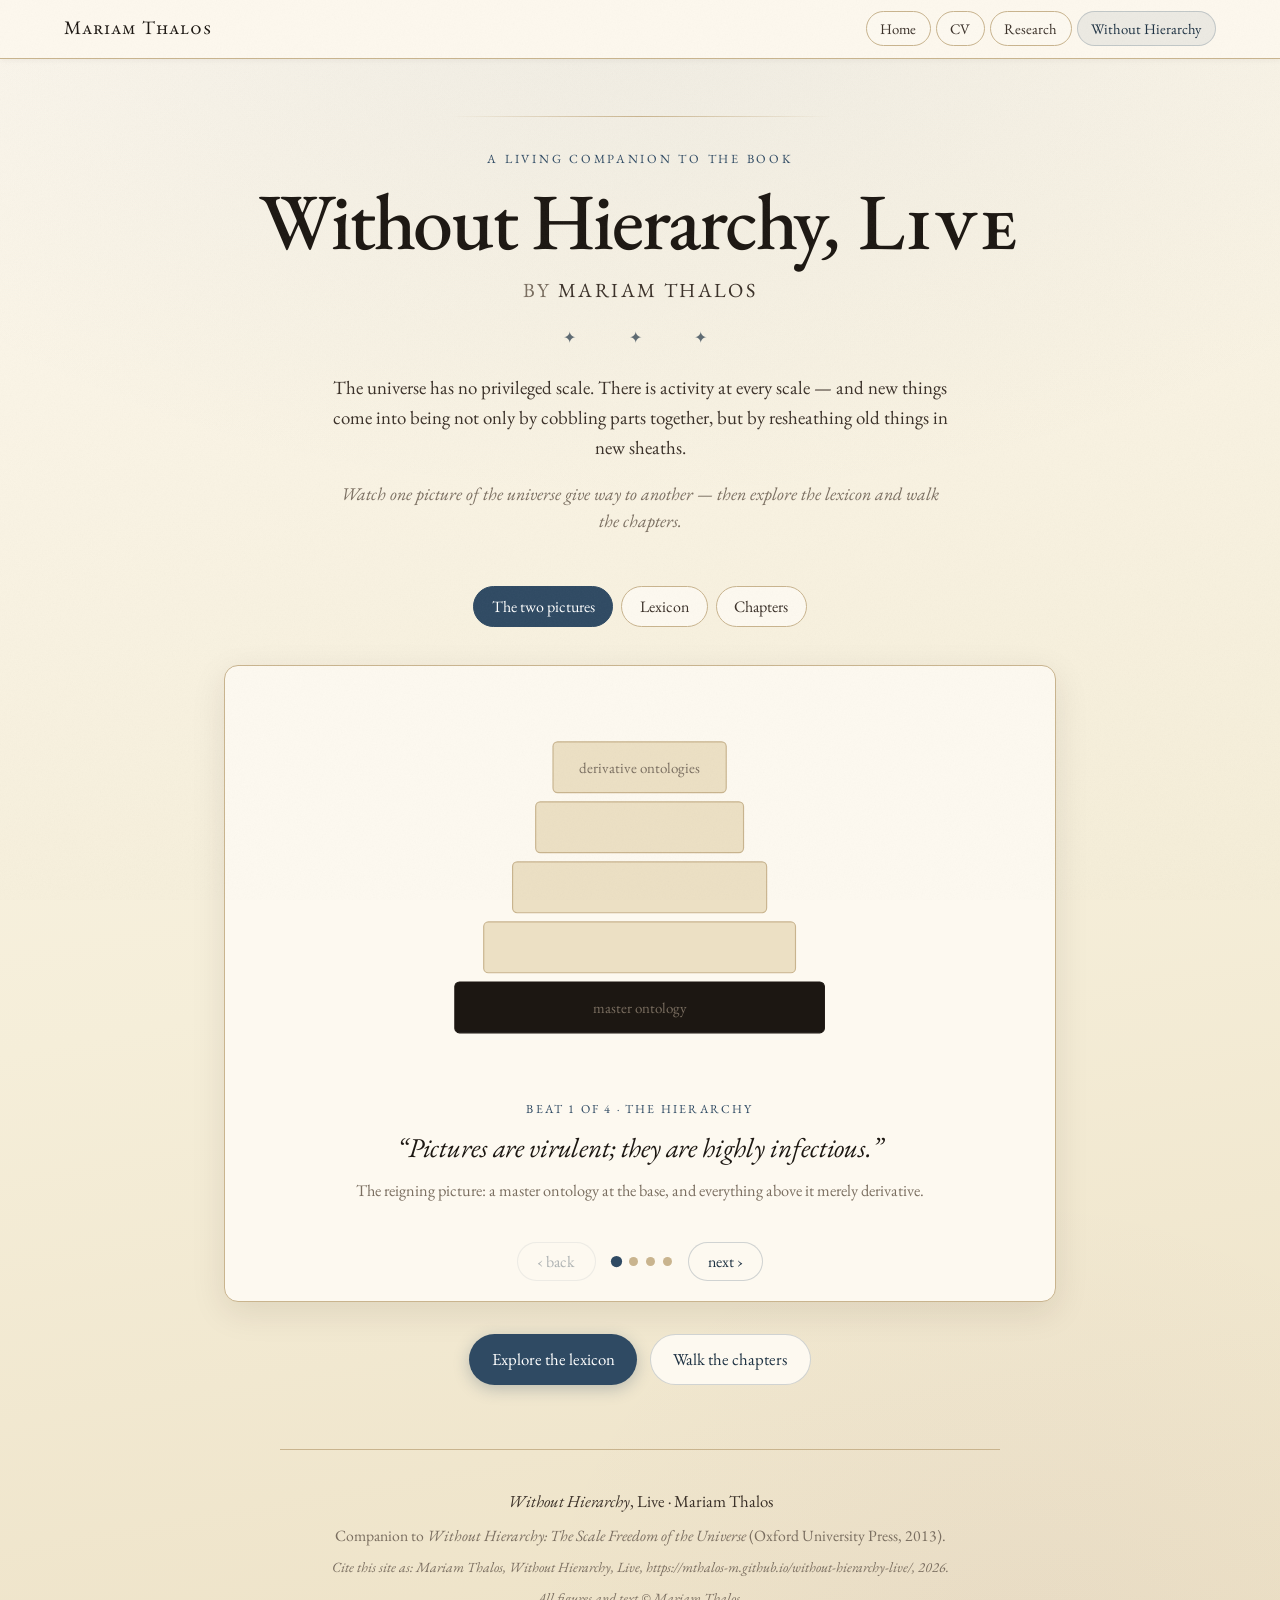
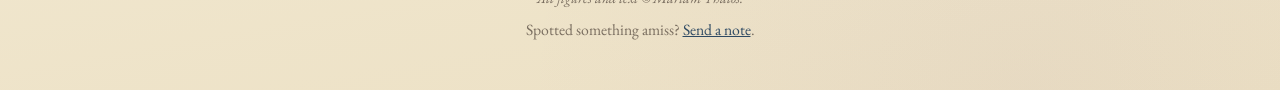
==== index.html @ d32e73ad "Initial site: Without Hierarchy, Live Companion site to Without Hierarchy: The Scale Freedom of the " ====
<!DOCTYPE html>
<html lang="en">
<head>
    <meta charset="UTF-8">
    <meta name="viewport" content="width=device-width, initial-scale=1.0">
    <title>Without Hierarchy, Live — companion to the book by Mariam Thalos</title>
    <meta name="description" content="A living companion to Without Hierarchy: The Scale Freedom of the Universe by Mariam Thalos. Watch the reductionist hierarchy dissolve into scale freedom, explore the book's lexicon, and walk its chapters.">

    <!-- ===== Social / Open Graph cards ===== -->
    <meta property="og:type" content="website">
    <meta property="og:site_name" content="Without Hierarchy, Live">
    <meta property="og:title" content="Without Hierarchy, Live">
    <meta property="og:url" content="https://mthalos-m.github.io/without-hierarchy-live/">
    <meta property="og:description" content="A living companion to Without Hierarchy: The Scale Freedom of the Universe by Mariam Thalos — watch one picture of the universe give way to another.">
    <meta name="twitter:card" content="summary_large_image">
    <meta name="twitter:title" content="Without Hierarchy, Live">
    <meta name="twitter:description" content="A living companion to Without Hierarchy by Mariam Thalos — watch one picture of the universe give way to another.">

    <link rel="preconnect" href="https://fonts.googleapis.com">
    <link rel="preconnect" href="https://fonts.gstatic.com" crossorigin>
    <link href="https://fonts.googleapis.com/css2?family=EB+Garamond:ital,wght@0,400;0,500;0,600;1,400;1,500&display=swap" rel="stylesheet">
    <link rel="stylesheet" href="style.css">
</head>

<body>

<!-- paper grain texture -->
<svg aria-hidden="true" focusable="false" style="position:fixed;inset:0;width:100%;height:100%;z-index:9998;pointer-events:none;opacity:0.035">
    <filter id="grain">
        <feTurbulence type="fractalNoise" baseFrequency="0.68" numOctaves="4" stitchTiles="stitch"/>
        <feColorMatrix type="saturate" values="0"/>
    </filter>
    <rect width="100%" height="100%" filter="url(#grain)"/>
</svg>

<a class="skip-link" href="#two-pictures">Skip to the animation</a>

<!-- ===== SITE MASTHEAD (presents as a page of mariamthalos.com) ===== -->
<div class="site-masthead">
    <div class="masthead-inner">
        <a class="masthead-brand" href="https://sites.google.com/site/mariamthalos/home">Mariam Thalos</a>
        <nav class="masthead-nav" aria-label="Main site">
            <a href="https://sites.google.com/site/mariamthalos/home">Home</a>
            <a href="https://sites.google.com/site/mariamthalos/mariams-cv">CV</a>
            <a href="https://sites.google.com/site/mariamthalos/published-papers">Research</a>
            <a class="active" href="index.html" aria-current="page">Without Hierarchy</a>
        </nav>
    </div>
</div>

<!-- ===== HEADER ===== -->
<header class="site-header">
    <p class="header-eyebrow">A living companion to the book</p>

    <h1 class="site-title"><em>Without Hierarchy</em>, <span class="live">Live</span></h1>

    <p class="site-author">by <span>Mariam Thalos</span></p>

    <p class="header-ornament">✦ &ensp; ✦ &ensp; ✦</p>

    <p class="header-credo">
        The universe has no privileged scale. There is activity at every scale — and new things
        come into being not only by cobbling parts together, but by resheathing old things in new sheaths.
    </p>

    <p class="site-tagline">
        Watch one picture of the universe give way to another — then explore the lexicon and walk the chapters.
    </p>
</header>

<!-- ===== SECTION NAV ===== -->
<nav class="section-nav" aria-label="Sections">
    <a class="active" href="index.html" aria-current="page">The two pictures</a>
    <a href="lexicon.html">Lexicon</a>
    <a href="chapters.html">Chapters</a>
</nav>

<!-- ===== TWO PICTURES — the hero essay ===== -->
<main id="two-pictures" class="two-pictures" data-step="0" aria-label="The two pictures of the universe">
    <div class="tp-stage">
        <svg class="tp-figure" viewBox="0 0 680 340" role="img" aria-labelledby="tp-title tp-desc">
            <title id="tp-title">From hierarchy to scale freedom</title>
            <desc id="tp-desc">A stack of nested levels with a master ontology at its base transforms into a scatter of overlapping ovals, each pulsing with activity, and finally one oval is gathered into a sheath.</desc>

            <ellipse class="u-sheath" cx="318" cy="158" rx="162" ry="98"></ellipse>

            <g class="tp-unit" data-id="0">
                <rect class="u-rect u-rect-mid" x="-75" y="-22" width="150" height="44" rx="4"></rect>
                <text class="u-label u-label-deriv tp-figtext" x="0" y="5" text-anchor="middle" font-size="13">derivative ontologies</text>
                <ellipse class="u-oval" cx="0" cy="0" rx="64" ry="42" opacity="0"></ellipse>
                <circle class="u-pulse" cx="0" cy="0" r="6"></circle>
            </g>
            <g class="tp-unit" data-id="1">
                <rect class="u-rect u-rect-mid" x="-90" y="-22" width="180" height="44" rx="4"></rect>
                <ellipse class="u-oval" cx="0" cy="0" rx="64" ry="42" opacity="0"></ellipse>
                <circle class="u-pulse" cx="0" cy="0" r="6"></circle>
            </g>
            <g class="tp-unit" data-id="2">
                <rect class="u-rect u-rect-mid" x="-110" y="-22" width="220" height="44" rx="4"></rect>
                <ellipse class="u-oval" cx="0" cy="0" rx="64" ry="42" opacity="0"></ellipse>
                <circle class="u-pulse" cx="0" cy="0" r="6"></circle>
            </g>
            <g class="tp-unit" data-id="3">
                <rect class="u-rect u-rect-mid" x="-135" y="-22" width="270" height="44" rx="4"></rect>
                <ellipse class="u-oval" cx="0" cy="0" rx="64" ry="42" opacity="0"></ellipse>
                <circle class="u-pulse" cx="0" cy="0" r="6"></circle>
            </g>
            <g class="tp-unit" data-id="4">
                <rect class="u-rect u-rect-master" x="-160" y="-22" width="320" height="44" rx="4"></rect>
                <text class="u-label u-label-master tp-figtext" x="0" y="5" text-anchor="middle" font-size="13">master ontology</text>
                <ellipse class="u-oval" cx="0" cy="0" rx="64" ry="42" opacity="0"></ellipse>
                <circle class="u-pulse" cx="0" cy="0" r="6"></circle>
            </g>
        </svg>

        <div class="tp-caption">
            <p class="tp-beat" id="tp-beat">beat 1 of 4 · the hierarchy</p>
            <p class="tp-quote" id="tp-quote"></p>
            <p class="tp-gloss" id="tp-gloss"></p>
        </div>

        <div class="tp-controls">
            <button class="tp-btn" id="tp-prev" aria-label="Previous beat">‹ back</button>
            <div class="tp-dots" id="tp-dots" role="tablist" aria-label="Beats"></div>
            <button class="tp-btn" id="tp-next" aria-label="Next beat">next ›</button>
        </div>
    </div>

    <div class="tp-handoff">
        <a href="lexicon.html">Explore the lexicon</a>
        <a class="secondary" href="chapters.html">Walk the chapters</a>
    </div>
</main>

<!-- ===== FOOTER ===== -->
<footer class="site-footer">
    <p><em>Without Hierarchy</em>, Live · Mariam Thalos</p>
    <p>Companion to <em>Without Hierarchy: The Scale Freedom of the Universe</em> (Oxford University Press, 2013).</p>
    <p class="footer-citation">Cite this site as: Mariam Thalos, <em>Without Hierarchy</em>, Live, https://mthalos-m.github.io/without-hierarchy-live/, 2026.</p>
    <p class="footer-citation">All figures and text © Mariam Thalos.</p>
    <p>Spotted something amiss? <a href="mailto:m.thalos@gmail.com?subject=Without%20Hierarchy%20Live">Send a note</a>.</p>
</footer>

<script src="hero.js"></script>
</body>
</html>
---- style.css ----
/* ============================================================
   Without Hierarchy, Live — shared stylesheet
   Companion to Reasoning in the Wild Live; same parchment/Garamond
   family, distinct slate-blue accent (cosmos / scale).
   ============================================================ */

/* ---------- design tokens ---------- */
:root {
    --paper:        #f5eed9;
    --paper-deep:   #ece0c4;
    --paper-light:  #fdf8ee;
    --ink:          #1c1712;
    --ink-soft:     #3a3028;
    --muted:        #7a6e60;
    --rule:         #c9b48e;
    --rule-light:   #e2d4b8;
    --card:         #fdf9f0;
    --card-hover:   #fffcf4;
    --shadow-sm:    rgba(50, 32, 12, 0.10);
    --shadow-md:    rgba(50, 32, 12, 0.18);
    --shadow-lg:    rgba(50, 32, 12, 0.28);

    /* accent palette — deep slate blue */
    --accent:       #2f4a63;
    --accent-mid:   #3c5d7a;
    --accent-dark:  #1e3243;
    --accent-bg:    rgba(47, 74, 99, 0.08);
    --accent-border:rgba(47, 74, 99, 0.22);

    /* part stripe colours */
    --p1: #2f4a63;   /* slate */
    --p2: #5a6b2a;   /* sage */
    --p3: #7a5010;   /* ochre */

    /* type */
    --font-body: "EB Garamond", Garamond, Georgia, "Times New Roman", serif;
    --font-ui:   "EB Garamond", Garamond, Georgia, serif;

    /* layout */
    --max-w: 1200px;
    --reading-w: 720px;
    --gutter: 1.5rem;
}

/* ---------- reset ---------- */
*, *::before, *::after { box-sizing: border-box; }
body, h1, h2, h3, p, figure, figcaption { margin: 0; }
img { display: block; max-width: 100%; }
a { color: inherit; }
button { font-family: var(--font-body); cursor: pointer; }

/* ---------- base ---------- */
body {
    font-family: var(--font-body);
    font-size: 1.05rem;
    line-height: 1.6;
    color: var(--ink);
    background-color: var(--paper);
    background-image:
        radial-gradient(ellipse 120% 50% at 50% 0%,   rgba(47,74,99,0.06) 0%, transparent 60%),
        radial-gradient(ellipse 80%  60% at 80% 100%, rgba(90,42,112,0.04) 0%, transparent 50%),
        linear-gradient(170deg, var(--paper-light) 0%, var(--paper) 55%, var(--paper-deep) 100%);
    min-height: 100vh;
}

/* ---------- skip link ---------- */
.skip-link {
    position: absolute;
    top: -3rem;
    left: 1rem;
    padding: 0.4rem 0.8rem;
    background: var(--accent);
    color: #fff;
    border-radius: 4px;
    font-size: 0.9rem;
    text-decoration: none;
    z-index: 9999;
    transition: top 150ms;
}
.skip-link:focus { top: 0.5rem; }

/* ============================================================
   SITE MASTHEAD — presents the site as a page of mariamthalos.com
   ============================================================ */
.site-masthead {
    width: 100%;
    background: var(--paper-light);
    border-bottom: 1px solid var(--rule);
    box-shadow: 0 1px 6px rgba(50, 32, 12, 0.06);
}
.masthead-inner {
    max-width: var(--max-w);
    margin: 0 auto;
    display: flex;
    align-items: center;
    justify-content: space-between;
    gap: 0.6rem 1.5rem;
    flex-wrap: wrap;
    padding: 0.7rem var(--gutter);
}
.masthead-brand {
    font-size: 1.2rem;
    font-variant: small-caps;
    letter-spacing: 0.05em;
    color: var(--ink);
    text-decoration: none;
    white-space: nowrap;
}
.masthead-brand:hover { color: var(--accent-dark); }
.masthead-nav {
    display: flex;
    flex-wrap: wrap;
    align-items: center;
    gap: 0.2rem 0.3rem;
}
.masthead-nav a {
    font-size: 0.92rem;
    color: var(--ink-soft);
    text-decoration: none;
    padding: 0.3rem 0.85rem;
    border: 1px solid var(--rule);
    border-radius: 999px;
    background: var(--card);
    white-space: nowrap;
    transition: background 150ms, color 150ms, border-color 150ms;
}
.masthead-nav a:hover {
    background: var(--accent-bg);
    color: var(--accent-dark);
    border-color: var(--accent);
}
.masthead-nav a.active {
    color: var(--accent-dark);
    background: var(--accent-bg);
    border-color: var(--accent-border);
}

/* ============================================================
   HEADER / HERO TEXT
   ============================================================ */
.site-header {
    max-width: var(--max-w);
    margin: 0 auto;
    padding: 3.6rem var(--gutter) 1.6rem;
    text-align: center;
    position: relative;
}
.site-header::before {
    content: "";
    display: block;
    width: min(380px, 70%);
    height: 1px;
    background: linear-gradient(90deg, transparent, var(--rule), transparent);
    margin: 0 auto 2rem;
}
.header-eyebrow {
    font-size: 0.78rem;
    letter-spacing: 0.22em;
    text-transform: uppercase;
    color: var(--accent);
    margin-bottom: 0.9rem;
}
.site-title {
    font-size: clamp(2.6rem, 6.5vw, 5rem);
    font-weight: 500;
    line-height: 0.95;
    letter-spacing: -0.03em;
    font-style: italic;
}
.site-title em { font-style: normal; }
.site-title .live {
    font-style: normal;
    font-variant: small-caps;
    letter-spacing: 0.02em;
}
.site-author {
    margin-top: 0.9rem;
    font-size: clamp(1rem, 2.2vw, 1.25rem);
    letter-spacing: 0.12em;
    text-transform: uppercase;
    font-variant: small-caps;
    color: var(--muted);
}
.site-author span { color: var(--ink-soft); font-variant: small-caps; }
.header-ornament {
    margin: 1.2rem auto 0;
    color: var(--accent-dark);
    font-size: 1rem;
    letter-spacing: 0.6rem;
    opacity: 0.7;
}
.header-credo {
    max-width: 640px;
    margin: 1.4rem auto 0;
    font-size: 1.18rem;
    color: var(--ink-soft);
    line-height: 1.6;
}
.site-tagline {
    max-width: 600px;
    margin: 1.1rem auto 0;
    font-size: 1.12rem;
    font-style: italic;
    color: var(--muted);
    line-height: 1.5;
}

/* ============================================================
   SECTION NAV (Home / Lexicon / Chapters)
   ============================================================ */
.section-nav {
    display: flex;
    justify-content: center;
    flex-wrap: wrap;
    gap: 0.4rem 0.5rem;
    max-width: var(--max-w);
    margin: 1.6rem auto 0;
    padding: 0 var(--gutter);
}
.section-nav a {
    font-size: 1rem;
    color: var(--ink-soft);
    text-decoration: none;
    padding: 0.4rem 1.1rem;
    border: 1px solid var(--rule);
    border-radius: 999px;
    background: var(--card);
    transition: background 150ms, color 150ms, border-color 150ms;
}
.section-nav a:hover {
    background: var(--accent-bg);
    color: var(--accent-dark);
    border-color: var(--accent);
}
.section-nav a.active {
    color: #fff;
    background: var(--accent);
    border-color: var(--accent);
}

/* ============================================================
   TWO PICTURES — the hero essay
   ============================================================ */
.two-pictures {
    max-width: 880px;
    margin: 2.4rem auto 0;
    padding: 0 var(--gutter);
}
.tp-stage {
    background: var(--card);
    border: 1px solid var(--rule);
    border-radius: 14px;
    box-shadow: 0 10px 34px var(--shadow-sm);
    padding: 1.6rem 1.4rem 1.2rem;
}
.tp-figure { width: 100%; height: auto; display: block; }

.tp-caption {
    text-align: center;
    max-width: 620px;
    margin: 1rem auto 0;
    min-height: 7.5rem;
}
.tp-beat {
    font-size: 0.76rem;
    letter-spacing: 0.18em;
    text-transform: uppercase;
    color: var(--accent);
    margin-bottom: 0.6rem;
}
.tp-quote {
    font-size: clamp(1.25rem, 2.6vw, 1.7rem);
    line-height: 1.4;
    color: var(--ink);
    font-style: italic;
}
.tp-gloss {
    margin-top: 0.7rem;
    font-size: 1.02rem;
    color: var(--muted);
    line-height: 1.55;
}

/* controls */
.tp-controls {
    display: flex;
    align-items: center;
    justify-content: center;
    gap: 1rem;
    margin-top: 1.4rem;
}
.tp-btn {
    display: inline-flex;
    align-items: center;
    gap: 0.4rem;
    padding: 0.5rem 1.2rem;
    font-size: 1rem;
    font-family: var(--font-ui);
    color: var(--accent-dark);
    background: var(--card);
    border: 1px solid var(--accent-border);
    border-radius: 999px;
    transition: background 150ms, border-color 150ms, opacity 150ms;
}
.tp-btn:hover:not(:disabled) { background: var(--accent-bg); border-color: var(--accent); }
.tp-btn:disabled { opacity: 0.35; cursor: default; }
.tp-dots { display: flex; gap: 0.5rem; }
.tp-dot {
    width: 9px; height: 9px;
    border-radius: 50%;
    background: var(--rule);
    border: none; padding: 0;
    transition: background 200ms, transform 200ms;
}
.tp-dot.active { background: var(--accent); transform: scale(1.25); }

/* SVG element styling, driven by data-step on .two-pictures */
.tp-unit { transition: transform 900ms cubic-bezier(.4,0,.2,1), opacity 600ms; }
.tp-unit .u-rect, .tp-unit .u-label { transition: opacity 500ms; }
.tp-unit .u-oval { transition: opacity 700ms; }
.u-rect-mid { fill: var(--paper-deep); stroke: var(--rule); stroke-width: 1; }
.u-rect-master { fill: var(--ink); stroke: var(--ink); }
.u-label-deriv { fill: var(--ink-soft); }
.u-label-master { fill: var(--paper-light); }
.u-oval { fill: var(--accent); fill-opacity: 0.16; stroke: var(--accent); stroke-width: 1.5; }
.u-pulse { fill: var(--accent); transform-box: fill-box; transform-origin: center; opacity: 0; }
.u-sheath { fill: none; stroke: var(--accent); stroke-width: 2; stroke-dasharray: 7 6; opacity: 0; transition: opacity 700ms; }
.tp-figtext { fill: var(--muted); font-family: var(--font-ui); }

@keyframes tp-pulse { 0%,100% { opacity: 0.3; } 50% { opacity: 0.85; } }
.two-pictures[data-step="2"] .u-pulse,
.two-pictures[data-step="3"] .u-pulse { animation: tp-pulse 2.4s ease-in-out infinite; }

@media (prefers-reduced-motion: reduce) {
    .tp-unit, .tp-unit .u-rect, .tp-unit .u-oval, .u-sheath { transition: none; }
    .two-pictures[data-step] .u-pulse { animation: none; opacity: 0.7; }
}

/* hand-off links under the essay */
.tp-handoff {
    display: flex;
    justify-content: center;
    flex-wrap: wrap;
    gap: 0.8rem;
    margin: 2rem auto 0;
}
.tp-handoff a {
    display: inline-flex;
    align-items: center;
    gap: 0.45rem;
    padding: 0.7rem 1.4rem;
    text-decoration: none;
    font-size: 1.05rem;
    color: #fff;
    background: var(--accent);
    border-radius: 999px;
    box-shadow: 0 4px 16px rgba(47,74,99,0.28);
    transition: background 150ms, transform 120ms;
}
.tp-handoff a.secondary {
    color: var(--accent-dark);
    background: var(--card);
    border: 1px solid var(--accent-border);
    box-shadow: none;
}
.tp-handoff a:hover { transform: translateY(-1px); background: var(--accent-mid); }
.tp-handoff a.secondary:hover { background: var(--accent-bg); }

/* ============================================================
   READING SECTIONS (lexicon, chapters)
   ============================================================ */
.page-intro {
    max-width: var(--reading-w);
    margin: 2rem auto 0;
    padding: 0 var(--gutter);
    text-align: center;
}
.page-intro h2 {
    font-size: clamp(1.8rem, 4vw, 2.6rem);
    font-weight: 500;
    letter-spacing: -0.02em;
}
.page-intro p {
    margin-top: 0.9rem;
    font-size: 1.12rem;
    color: var(--ink-soft);
    font-style: italic;
}

/* lexicon grid */
.lexicon-grid {
    max-width: var(--max-w);
    margin: 2.4rem auto 0;
    padding: 0 var(--gutter);
    display: grid;
    grid-template-columns: repeat(auto-fill, minmax(300px, 1fr));
    gap: 1.2rem;
}
.term-card {
    background: var(--card);
    border: 1px solid var(--rule);
    border-left: 4px solid var(--accent);
    border-radius: 10px;
    padding: 1.2rem 1.3rem;
    box-shadow: 0 6px 20px var(--shadow-sm);
    transition: transform 150ms, box-shadow 150ms;
}
.term-card:hover { transform: translateY(-2px); box-shadow: 0 10px 28px var(--shadow-md); }
.term-name {
    font-size: 1.4rem;
    font-weight: 500;
    color: var(--accent-dark);
}
.term-gloss { margin-top: 0.3rem; color: var(--ink-soft); }
.term-quote {
    margin-top: 0.9rem;
    padding-left: 0.9rem;
    border-left: 2px solid var(--rule);
    font-style: italic;
    color: var(--ink);
    line-height: 1.5;
}
.term-source {
    margin-top: 0.8rem;
    font-size: 0.92rem;
    color: var(--muted);
}
.term-source a { color: var(--accent); text-decoration: none; }
.term-source a:hover { text-decoration: underline; }

/* chapters */
.chapters-wrap {
    max-width: var(--reading-w);
    margin: 2.4rem auto 0;
    padding: 0 var(--gutter);
}
.part-block { margin-top: 2.4rem; }
.part-block:first-child { margin-top: 0; }
.part-label {
    font-size: 0.8rem;
    letter-spacing: 0.16em;
    text-transform: uppercase;
    color: var(--accent);
    border-bottom: 1px solid var(--rule);
    padding-bottom: 0.5rem;
    margin-bottom: 1rem;
}
.chapter-row {
    display: flex;
    gap: 1rem;
    padding: 1rem 0;
    border-bottom: 1px solid var(--rule-light);
    align-items: baseline;
}
.chapter-num {
    flex: 0 0 2.4rem;
    font-size: 1.5rem;
    color: var(--accent);
    font-weight: 500;
    text-align: right;
}
.chapter-body h3 {
    font-size: 1.3rem;
    font-weight: 500;
    color: var(--ink);
}
.chapter-thesis { margin-top: 0.3rem; color: var(--ink-soft); }
.chapter-page { margin-top: 0.3rem; font-size: 0.92rem; color: var(--muted); }

/* ============================================================
   FOOTER
   ============================================================ */
.site-footer {
    max-width: var(--reading-w);
    margin: 4rem auto 0;
    padding: 2.4rem var(--gutter) 3rem;
    text-align: center;
    color: var(--muted);
    font-size: 0.98rem;
    border-top: 1px solid var(--rule);
}
.site-footer p { margin-top: 0.5rem; }
.site-footer p:first-child { margin-top: 0; color: var(--ink-soft); font-size: 1.05rem; }
.footer-citation { font-size: 0.88rem; font-style: italic; }
.site-footer a { color: var(--accent); }

/* ============================================================
   RESPONSIVE
   ============================================================ */
@media (max-width: 560px) {
    .tp-stage { padding: 1rem 0.8rem; }
    .tp-quote { font-size: 1.2rem; }
    .chapter-num { flex-basis: 1.8rem; font-size: 1.2rem; }
}
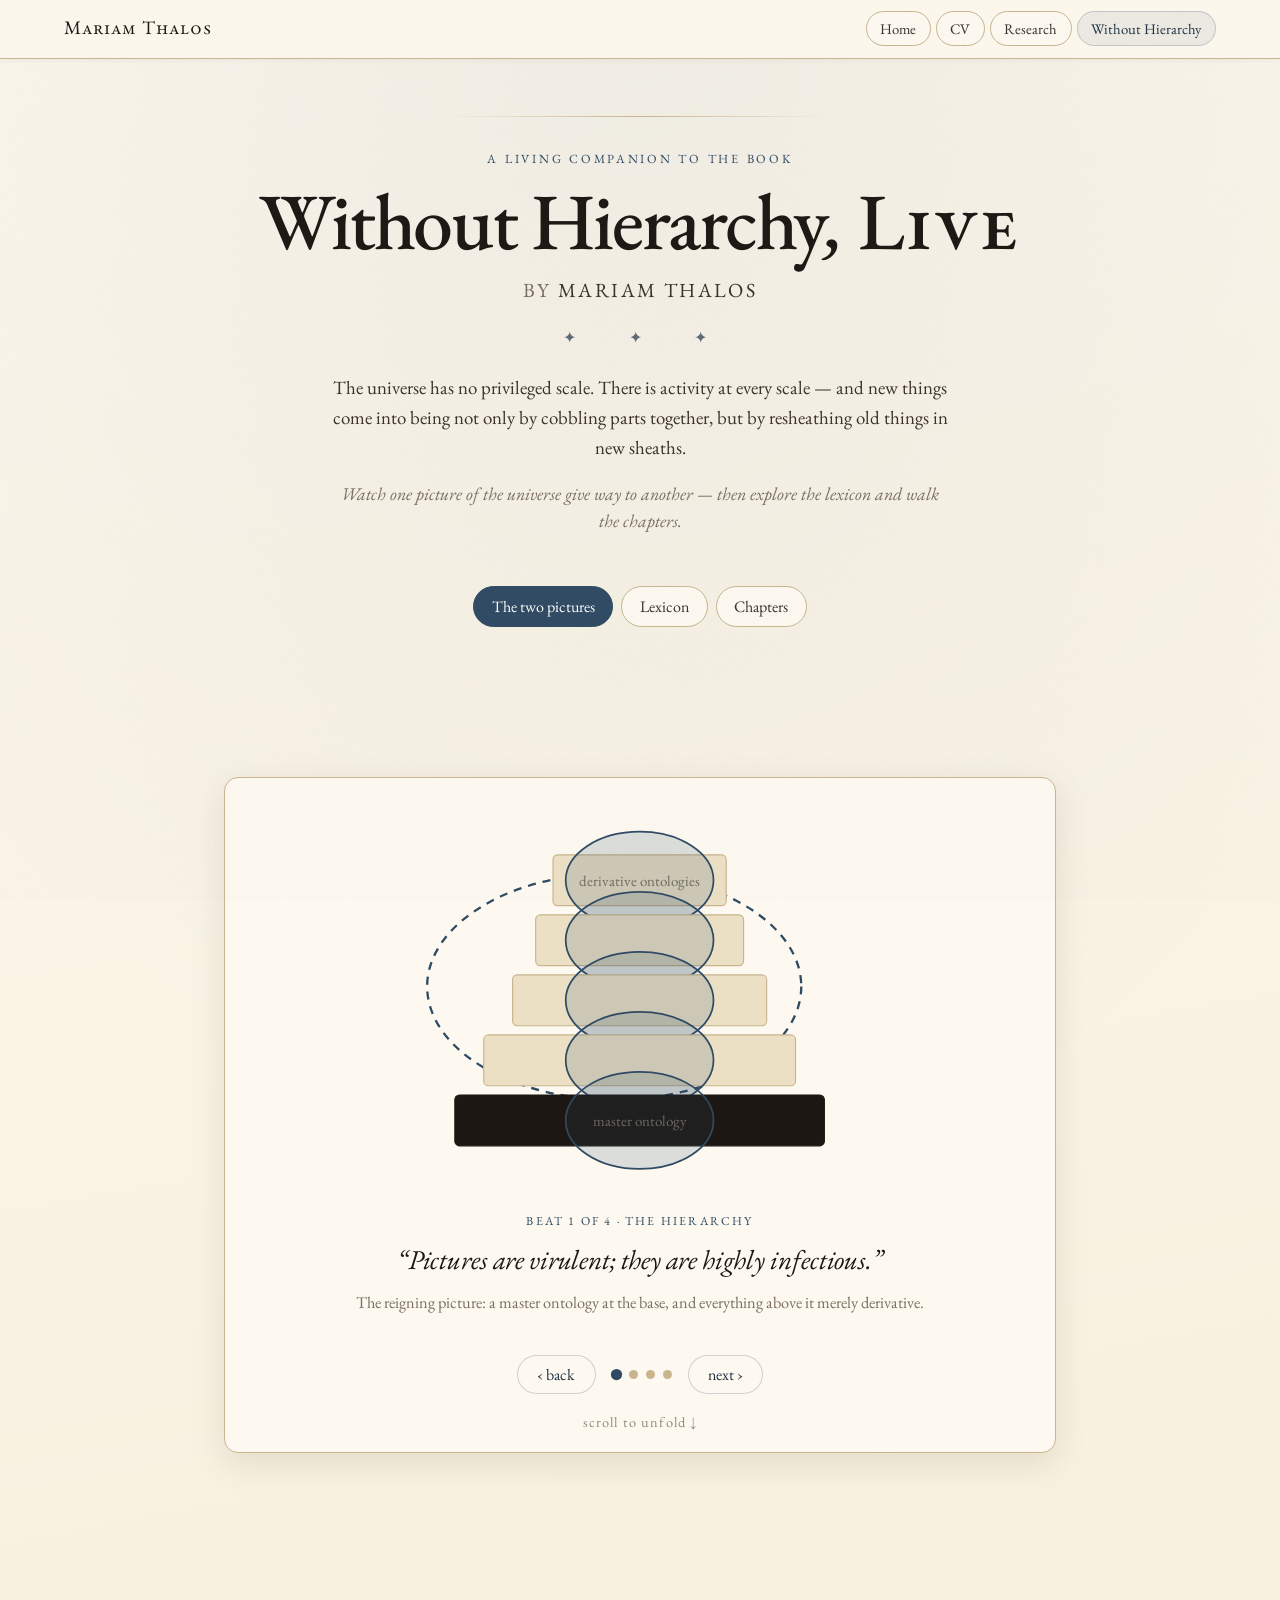
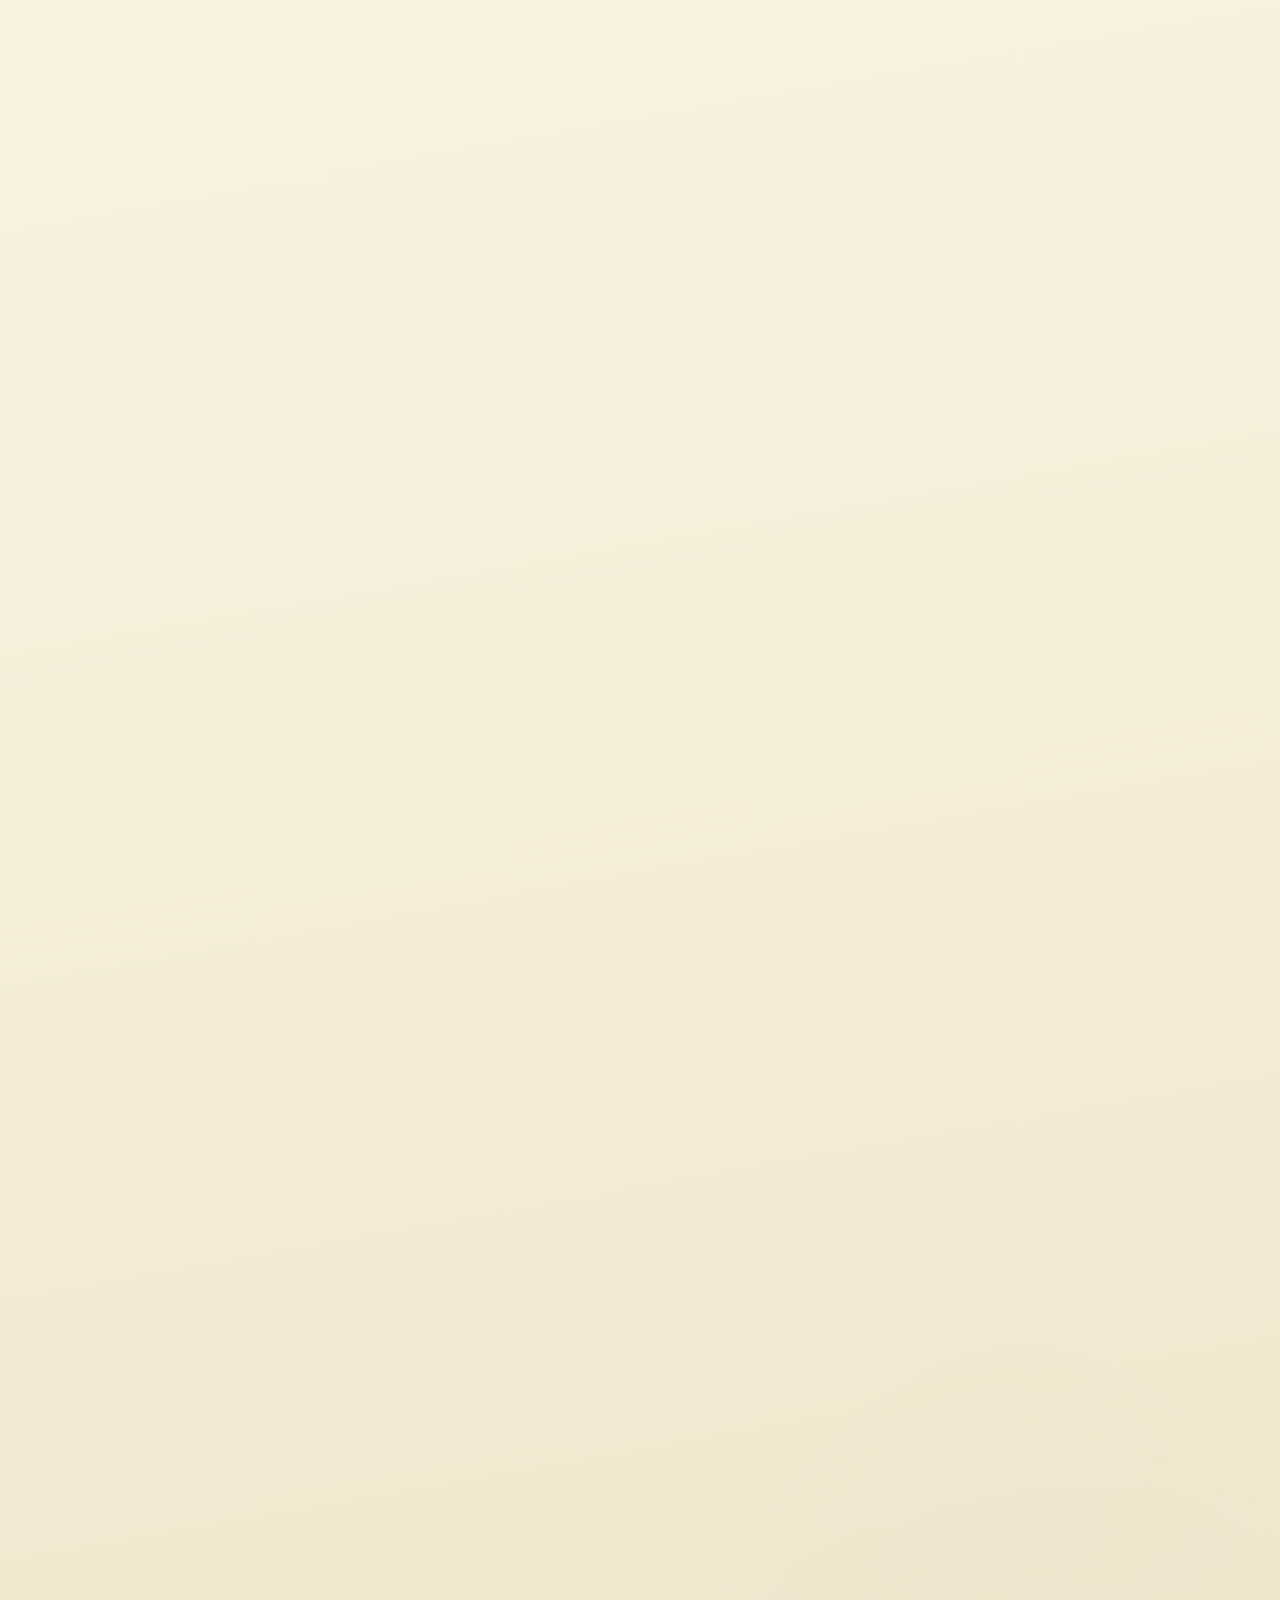
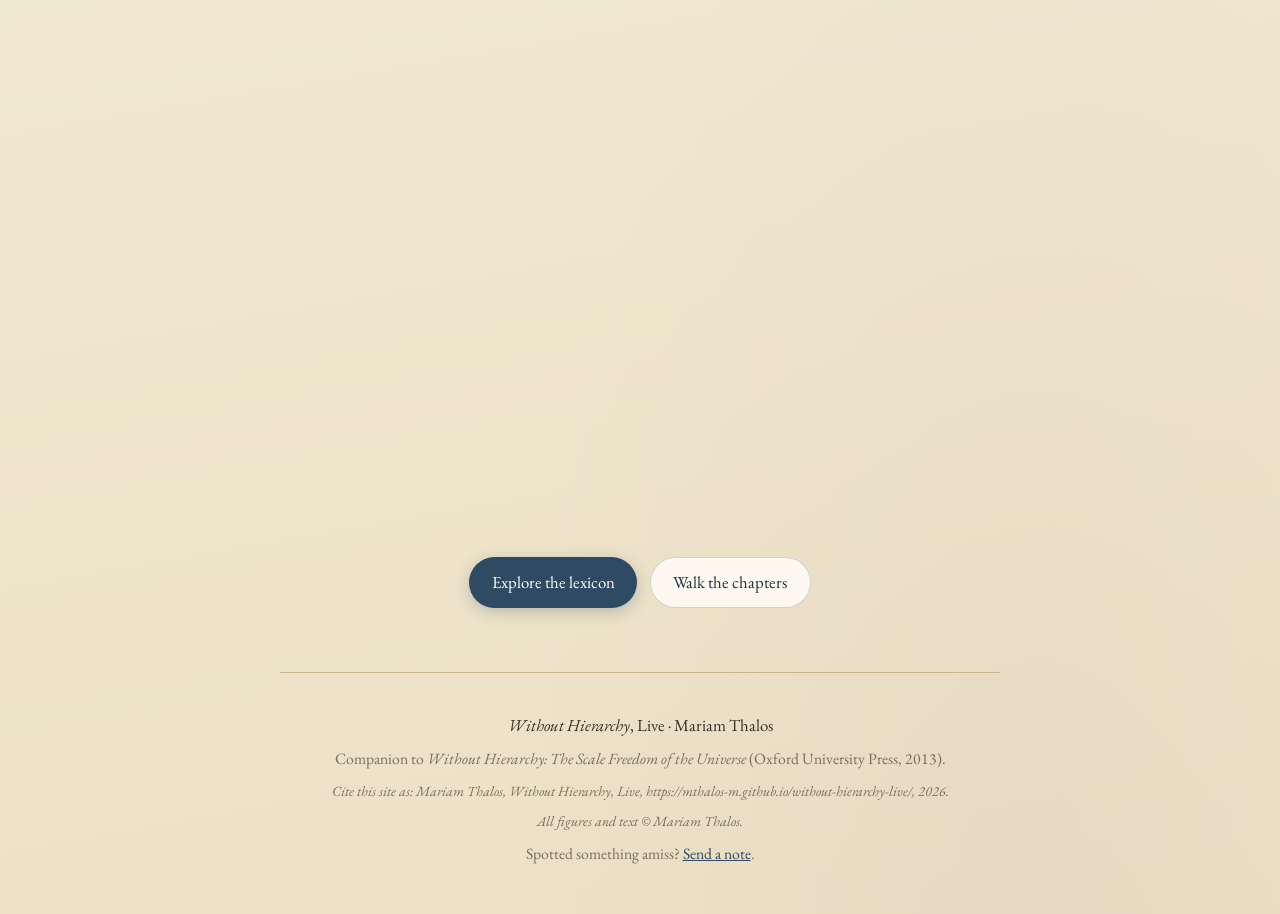
==== commit d3b60bc2: "Make the Two Pictures hero scroll-driven (with button + reduced-motion fallback) The hero is now a t" ====
--- a/index.html
+++ b/index.html
@@ -77,7 +77,9 @@
 
 <!-- ===== TWO PICTURES — the hero essay ===== -->
 <main id="two-pictures" class="two-pictures" data-step="0" aria-label="The two pictures of the universe">
-    <div class="tp-stage">
+    <div class="tp-track" id="tp-track">
+      <div class="tp-sticky">
+        <div class="tp-stage">
         <svg class="tp-figure" viewBox="0 0 680 340" role="img" aria-labelledby="tp-title tp-desc">
             <title id="tp-title">From hierarchy to scale freedom</title>
             <desc id="tp-desc">A stack of nested levels with a master ontology at its base transforms into a scatter of overlapping ovals, each pulsing with activity, and finally one oval is gathered into a sheath.</desc>
@@ -124,6 +126,10 @@
             <div class="tp-dots" id="tp-dots" role="tablist" aria-label="Beats"></div>
             <button class="tp-btn" id="tp-next" aria-label="Next beat">next ›</button>
         </div>
+
+        <p class="tp-scrollhint" id="tp-scrollhint" aria-hidden="true">scroll to unfold ↓</p>
+        </div>
+      </div>
     </div>
 
     <div class="tp-handoff">
--- a/style.css
+++ b/style.css
@@ -255,6 +255,36 @@
 }
 .tp-figure { width: 100%; height: auto; display: block; }
 
+/* scroll-driven track: a tall scroll region with a pinned stage.
+   Enabled by JS (.tp-scrolly) only when motion is allowed; otherwise the
+   stage sits in normal flow and the buttons/dots drive the beats. */
+.tp-track { position: relative; }
+.tp-track.tp-scrolly { height: 340vh; }
+.tp-track.tp-scrolly .tp-sticky {
+    position: sticky;
+    top: 0;
+    min-height: 100vh;
+    display: flex;
+    align-items: center;
+    justify-content: center;
+}
+.tp-track.tp-scrolly .tp-stage { width: 100%; }
+
+.tp-scrollhint {
+    text-align: center;
+    margin: 1rem 0 0;
+    font-size: 0.9rem;
+    letter-spacing: 0.08em;
+    color: var(--muted);
+    opacity: 0;
+    transition: opacity 400ms;
+    pointer-events: none;
+}
+.tp-track.tp-scrolly .tp-scrollhint.show { opacity: 0.8; }
+@media (prefers-reduced-motion: reduce) {
+    .tp-scrollhint { transition: none; }
+}
+
 .tp-caption {
     text-align: center;
     max-width: 620px;
